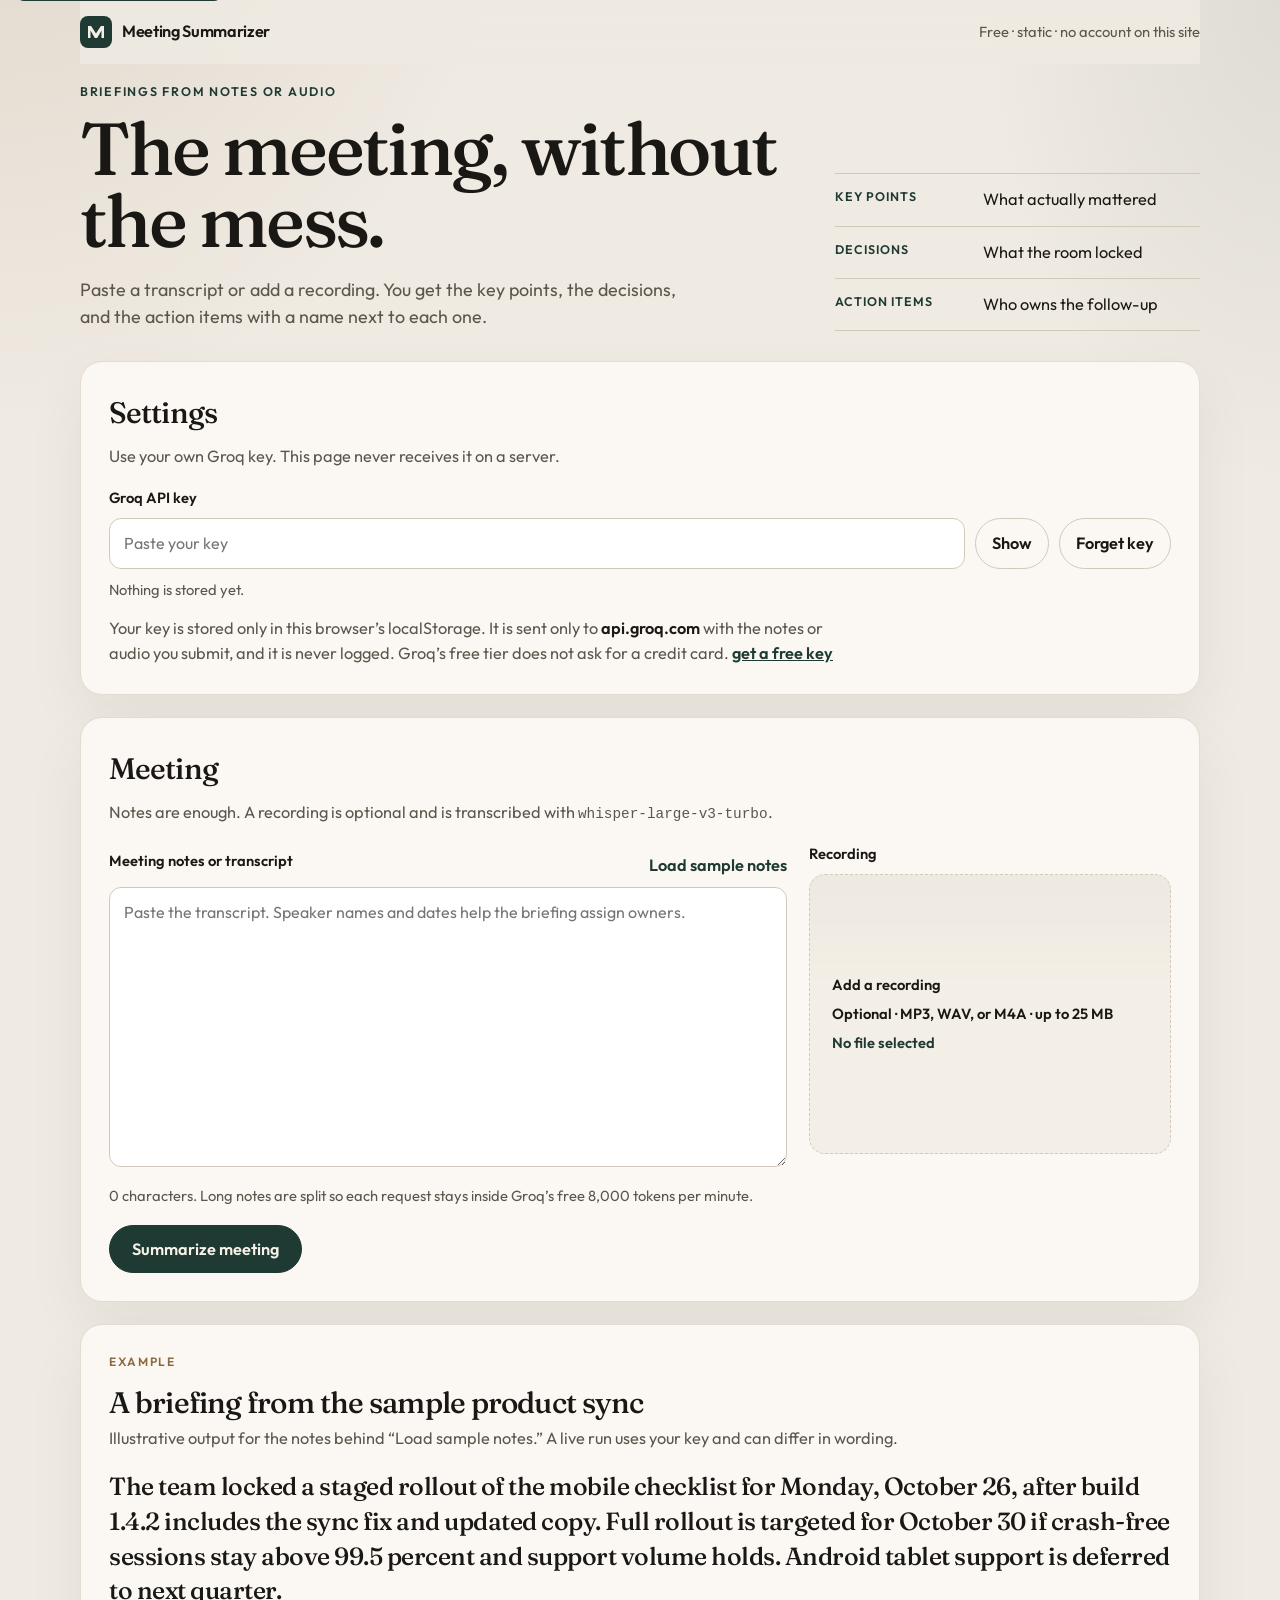
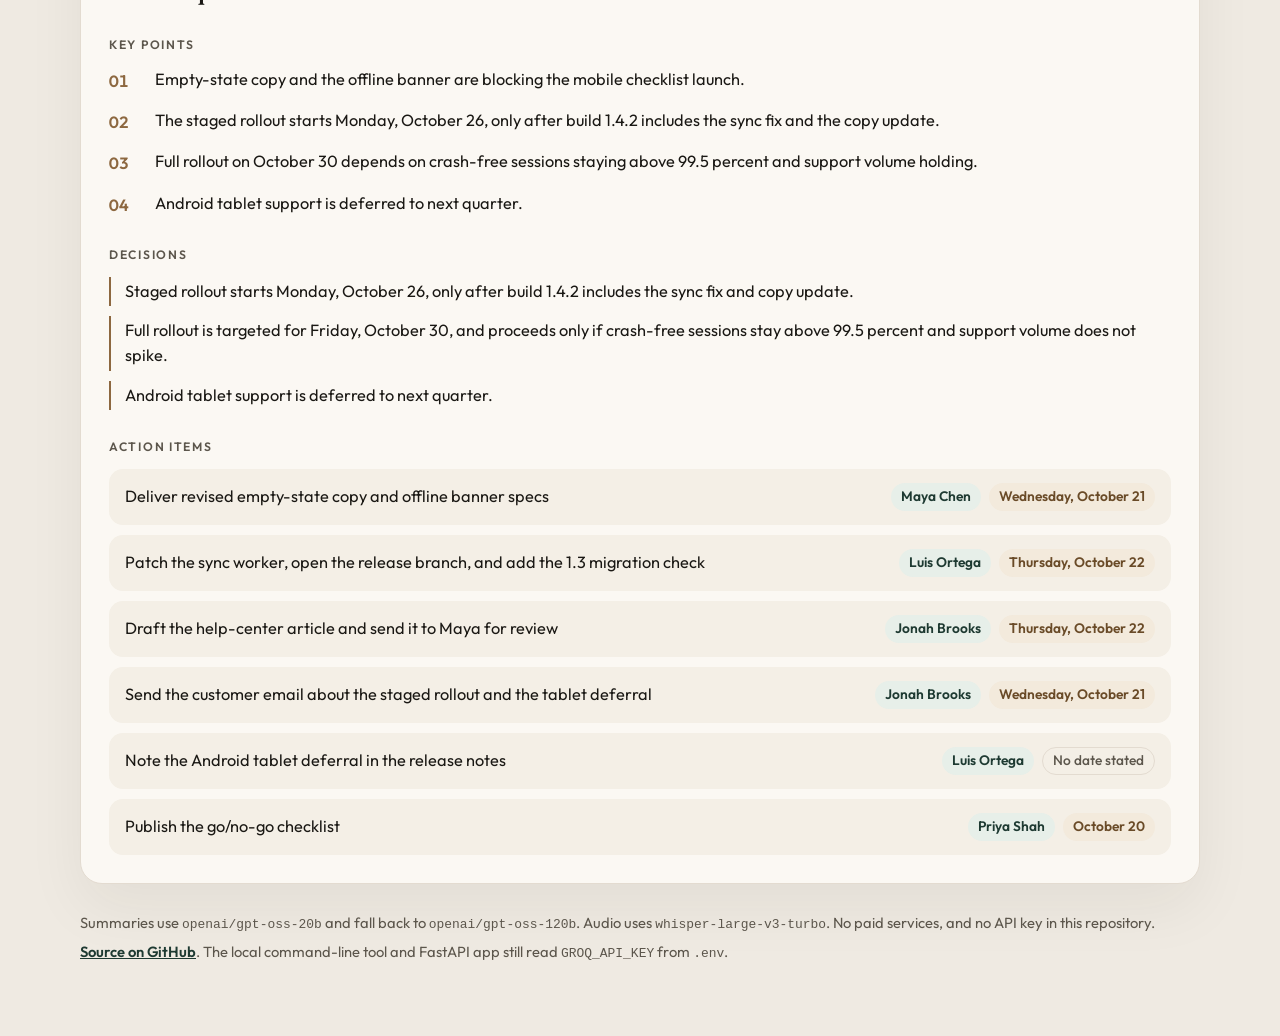
==== docs/index.html @ c8f7c56b "Publish a static meeting summarizer on GitHub Pages. Use openai/gpt-oss-20b, fall back to openai/gpt" ====
<!DOCTYPE html>
<html lang="en">
<head>
  <meta charset="utf-8">
  <meta name="viewport" content="width=device-width, initial-scale=1">
  <title>Meeting Summarizer</title>
  <meta name="description" content="Paste meeting notes or upload a recording. Get key points, decisions, and action items with owners. Your free Groq key stays in this browser.">
  <meta name="theme-color" content="#efeae2">
  <link rel="icon" href="favicon.svg" type="image/svg+xml">
  <link rel="stylesheet" href="styles.css">
</head>
<body>
  <a class="skip" href="#notes">Skip to the meeting notes</a>
  <div class="wrap">
    <header class="topbar">
      <a class="brand" href="#top">
        <svg width="32" height="32" viewBox="0 0 32 32" aria-hidden="true">
          <rect width="32" height="32" rx="8" fill="#1e3a32"/>
          <path fill="#f4efe6" d="M8 22V10h3.1l4.9 7.4L20.9 10H24v12h-2.5v-7.6L17.2 22h-2.4l-4.3-7.6V22H8z"/>
        </svg>
        <span>Meeting Summarizer</span>
      </a>
      <p class="top-note">Free · static · no account on this site</p>
    </header>

    <main id="top">
      <section class="hero">
        <div>
          <p class="eyebrow">Briefings from notes or audio</p>
          <h1>The meeting, without the mess.</h1>
          <p class="lede">Paste a transcript or add a recording. You get the key points, the decisions, and the action items with a name next to each one.</p>
        </div>
        <dl class="promises">
          <div>
            <dt>Key points</dt>
            <dd>What actually mattered</dd>
          </div>
          <div>
            <dt>Decisions</dt>
            <dd>What the room locked</dd>
          </div>
          <div>
            <dt>Action items</dt>
            <dd>Who owns the follow-up</dd>
          </div>
        </dl>
      </section>

      <noscript>
        <p class="card">This page summarizes in your browser and needs JavaScript. There is no server here, so a key is never stored on this site.</p>
      </noscript>

      <section class="card" id="settings" aria-labelledby="settings-title">
        <div class="card-head">
          <h2 id="settings-title">Settings</h2>
        </div>
        <p class="card-lead">Use your own Groq key. This page never receives it on a server.</p>
        <label for="api-key">Groq API key</label>
        <div class="key-row">
          <input id="api-key" name="groq-api-key" type="password" autocomplete="off" spellcheck="false" autocapitalize="off" placeholder="Paste your key" aria-describedby="key-note">
          <button type="button" id="toggle-key" aria-pressed="false">Show</button>
          <button type="button" id="forget-key">Forget key</button>
        </div>
        <p id="key-status" class="key-status">Nothing is stored yet.</p>
        <p class="privacy" id="key-note">
          Your key is stored only in this browser’s localStorage. It is sent only to
          <span class="host">api.groq.com</span> with the notes or audio you submit, and it is never logged.
          Groq’s free tier does not ask for a credit card.
          <a href="https://console.groq.com/keys" target="_blank" rel="noopener noreferrer">get a free key</a>
        </p>
      </section>

      <section class="card" id="composer" aria-labelledby="composer-title">
        <div class="card-head">
          <h2 id="composer-title">Meeting</h2>
        </div>
        <p class="card-lead">Notes are enough. A recording is optional and is transcribed with <code>whisper-large-v3-turbo</code>.</p>
        <div class="composer-grid">
          <div class="field">
            <div class="field-head">
              <label for="notes">Meeting notes or transcript</label>
              <button type="button" id="load-sample" class="text-button">Load sample notes</button>
            </div>
            <textarea id="notes" placeholder="Paste the transcript. Speaker names and dates help the briefing assign owners."></textarea>
            <p class="hint" id="notes-meta">0 characters. Long notes are split so each request stays inside Groq’s free 8,000 tokens per minute.</p>
          </div>
          <div class="field">
            <span class="label-text" id="audio-label">Recording</span>
            <label class="dropzone" id="dropzone">
              <input id="audio" type="file" accept=".mp3,.wav,.m4a,audio/mpeg,audio/wav,audio/mp4,audio/x-m4a" aria-labelledby="audio-label">
              <span class="drop-title">Add a recording</span>
              <span class="drop-hint">Optional · MP3, WAV, or M4A · up to 25 MB</span>
              <span class="file-name" id="audio-name">Drop a file or browse</span>
            </label>
            <button type="button" id="clear-audio" hidden>Remove audio</button>
          </div>
        </div>
        <div class="submit-row">
          <button type="button" class="primary" id="submit">Summarize meeting</button>
          <p id="status" role="status"></p>
        </div>
        <p id="error" class="error" role="alert" hidden></p>
      </section>

      <section class="card" id="results" hidden aria-labelledby="results-title">
        <div class="result-bar">
          <h2 id="results-title">Your briefing</h2>
          <div class="result-actions">
            <button type="button" id="copy-markdown">Copy Markdown</button>
            <button type="button" id="copy-json">Copy JSON</button>
          </div>
        </div>
        <p id="result-model"></p>
        <article class="briefing" id="briefing"></article>
        <details id="source-details" hidden>
          <summary>Text that was summarized</summary>
          <pre id="source-text"></pre>
        </details>
      </section>

      <section class="card" aria-labelledby="sample-title">
        <p class="sample-kicker">Example</p>
        <h2 id="sample-title">A briefing from the sample product sync</h2>
        <p class="card-lead sample-note">Illustrative output for the notes behind “Load sample notes.” A live run uses your key and can differ in wording.</p>
        <article class="sample-briefing">
          <p class="summary-copy">The team locked a staged rollout of the mobile checklist for Monday, October 26, after build 1.4.2 includes the sync fix and updated copy. Full rollout is targeted for October 30 if crash-free sessions stay above 99.5 percent and support volume holds. Android tablet support is deferred to next quarter.</p>
          <h3>Key points</h3>
          <ol class="points">
            <li><span class="index">01</span><p>Empty-state copy and the offline banner are blocking the mobile checklist launch.</p></li>
            <li><span class="index">02</span><p>The staged rollout starts Monday, October 26, only after build 1.4.2 includes the sync fix and the copy update.</p></li>
            <li><span class="index">03</span><p>Full rollout on October 30 depends on crash-free sessions staying above 99.5 percent and support volume holding.</p></li>
            <li><span class="index">04</span><p>Android tablet support is deferred to next quarter.</p></li>
          </ol>
          <h3>Decisions</h3>
          <ul class="decisions">
            <li>Staged rollout starts Monday, October 26, only after build 1.4.2 includes the sync fix and copy update.</li>
            <li>Full rollout is targeted for Friday, October 30, and proceeds only if crash-free sessions stay above 99.5 percent and support volume does not spike.</li>
            <li>Android tablet support is deferred to next quarter.</li>
          </ul>
          <h3>Action items</h3>
          <ol class="actions">
            <li>
              <p class="task">Deliver revised empty-state copy and offline banner specs</p>
              <p class="meta"><span class="who">Maya Chen</span><span class="when">Wednesday, October 21</span></p>
            </li>
            <li>
              <p class="task">Patch the sync worker, open the release branch, and add the 1.3 migration check</p>
              <p class="meta"><span class="who">Luis Ortega</span><span class="when">Thursday, October 22</span></p>
            </li>
            <li>
              <p class="task">Draft the help-center article and send it to Maya for review</p>
              <p class="meta"><span class="who">Jonah Brooks</span><span class="when">Thursday, October 22</span></p>
            </li>
            <li>
              <p class="task">Send the customer email about the staged rollout and the tablet deferral</p>
              <p class="meta"><span class="who">Jonah Brooks</span><span class="when">Wednesday, October 21</span></p>
            </li>
            <li>
              <p class="task">Note the Android tablet deferral in the release notes</p>
              <p class="meta"><span class="who">Luis Ortega</span><span class="when is-empty">No date stated</span></p>
            </li>
            <li>
              <p class="task">Publish the go/no-go checklist</p>
              <p class="meta"><span class="who">Priya Shah</span><span class="when">October 20</span></p>
            </li>
          </ol>
        </article>
      </section>
    </main>

    <footer>
      <p>Summaries use <code>openai/gpt-oss-20b</code> and fall back to <code>openai/gpt-oss-120b</code>. Audio uses <code>whisper-large-v3-turbo</code>. No paid services, and no API key in this repository.</p>
      <p><a href="https://github.com/taha080/ai-meeting-summarizer">Source on GitHub</a>. The local command-line tool and FastAPI app still read <code>GROQ_API_KEY</code> from <code>.env</code>.</p>
    </footer>
  </div>
  <script src="summarize.js"></script>
  <script src="app.js"></script>
</body>
</html>
---- docs/styles.css ----
@font-face {
  font-family: "Fraunces";
  font-style: normal;
  font-weight: 500;
  font-display: swap;
  src: url("fonts/fraunces-latin-500-normal.woff2") format("woff2");
}

@font-face {
  font-family: "Fraunces";
  font-style: normal;
  font-weight: 600;
  font-display: swap;
  src: url("fonts/fraunces-latin-600-normal.woff2") format("woff2");
}

@font-face {
  font-family: "Outfit";
  font-style: normal;
  font-weight: 400;
  font-display: swap;
  src: url("fonts/outfit-latin-400-normal.woff2") format("woff2");
}

@font-face {
  font-family: "Outfit";
  font-style: normal;
  font-weight: 500;
  font-display: swap;
  src: url("fonts/outfit-latin-500-normal.woff2") format("woff2");
}

@font-face {
  font-family: "Outfit";
  font-style: normal;
  font-weight: 600;
  font-display: swap;
  src: url("fonts/outfit-latin-600-normal.woff2") format("woff2");
}

:root {
  color-scheme: light;
  --paper: #efeae2;
  --card: #fbf8f3;
  --ink: #1a1814;
  --muted: #5c564c;
  --forest: #1e3a32;
  --forest-deep: #152922;
  --brass: #8d6840;
  --line: #e3dbd0;
  --line-strong: #d3c9bb;
  --wash: #f4efe6;
  --chip: #e7efe9;
  --danger-bg: #f8ece6;
  --danger: #6f2e24;
  --shadow: 0 24px 60px rgba(36, 28, 18, 0.06);
  --serif: "Fraunces", "Iowan Old Style", Palatino, Georgia, serif;
  --sans: "Outfit", "Avenir Next", "Segoe UI", Helvetica, Arial, sans-serif;
}

* { box-sizing: border-box; }

html { scroll-behavior: smooth; }

body {
  margin: 0;
  min-height: 100vh;
  color: var(--ink);
  background:
    radial-gradient(ellipse 80% 50% at 0% -10%, rgba(141, 104, 64, 0.16), transparent 52%),
    radial-gradient(ellipse 50% 40% at 100% 0%, rgba(30, 58, 50, 0.08), transparent 46%),
    var(--paper);
  font-family: var(--sans);
  font-size: 1.02rem;
  line-height: 1.55;
}

.skip {
  position: absolute;
  left: 16px;
  top: -40px;
  background: var(--forest);
  color: var(--wash);
  padding: 8px 12px;
  border-radius: 8px;
  z-index: 20;
}

.skip:focus { top: 12px; }

.wrap {
  width: min(1120px, calc(100% - 40px));
  margin: 0 auto;
  padding-bottom: 72px;
}

.topbar {
  position: sticky;
  top: 0;
  z-index: 10;
  display: flex;
  justify-content: space-between;
  align-items: center;
  gap: 16px;
  padding: 16px 0;
  background: rgba(239, 234, 226, 0.9);
  backdrop-filter: blur(14px);
}

.brand {
  display: inline-flex;
  align-items: center;
  gap: 10px;
  color: inherit;
  text-decoration: none;
  font-weight: 600;
  letter-spacing: -0.02em;
}

.brand svg { display: block; }

.top-note {
  margin: 0;
  color: var(--muted);
  font-size: 0.92rem;
}

.hero {
  display: grid;
  grid-template-columns: minmax(0, 1.45fr) minmax(240px, 0.75fr);
  gap: 48px;
  align-items: end;
  padding: 18px 0 8px;
}

.eyebrow {
  margin: 0 0 12px;
  color: var(--forest);
  font-size: 0.78rem;
  font-weight: 600;
  letter-spacing: 0.14em;
  text-transform: uppercase;
}

h1 {
  margin: 0;
  font-family: var(--serif);
  font-weight: 500;
  font-size: clamp(2.6rem, 6vw, 4.6rem);
  letter-spacing: -0.035em;
  line-height: 0.98;
}

.lede {
  max-width: 38rem;
  margin: 18px 0 0;
  color: var(--muted);
  font-size: 1.12rem;
}

.promises { margin: 0; }

.promises div {
  display: grid;
  grid-template-columns: 8.5rem 1fr;
  gap: 12px;
  padding: 13px 0;
  border-top: 1px solid var(--line-strong);
}

.promises div:last-child { border-bottom: 1px solid var(--line-strong); }

.promises dt {
  margin: 0;
  color: var(--forest);
  font-size: 0.78rem;
  font-weight: 600;
  letter-spacing: 0.08em;
  text-transform: uppercase;
}

.promises dd {
  margin: 0;
  color: var(--ink);
}

.card {
  margin-top: 22px;
  background: var(--card);
  border: 1px solid var(--line);
  border-radius: 22px;
  box-shadow: var(--shadow);
  padding: 28px;
}

.card-head {
  display: flex;
  justify-content: space-between;
  gap: 16px;
  align-items: baseline;
  margin-bottom: 8px;
}

h2 {
  margin: 0;
  font-family: var(--serif);
  font-size: 1.85rem;
  font-weight: 500;
  letter-spacing: -0.03em;
}

.card-lead {
  margin: 0 0 18px;
  color: var(--muted);
}

label, .label-text {
  display: block;
  margin-bottom: 8px;
  font-size: 0.92rem;
  font-weight: 600;
}

.key-row, .submit-row, .result-bar, .field-head {
  display: flex;
  gap: 10px;
  align-items: center;
}

.key-row { align-items: stretch; }

.key-row button { flex: 0 0 auto; }

input[type="password"],
input[type="text"],
textarea {
  width: 100%;
  color: inherit;
  background: #fff;
  border: 1px solid var(--line-strong);
  border-radius: 12px;
  padding: 12px 14px;
  font: inherit;
  font-size: 16px;
}

textarea {
  min-height: 280px;
  resize: vertical;
  line-height: 1.55;
}

#api-key { flex: 1; }

input:focus-visible,
textarea:focus-visible,
button:focus-visible,
summary:focus-visible,
a:focus-visible {
  outline: 3px solid rgba(30, 58, 50, 0.35);
  outline-offset: 2px;
}

button, .text-button {
  font: inherit;
  cursor: pointer;
}

button {
  border: 1px solid var(--line-strong);
  background: transparent;
  color: var(--ink);
  border-radius: 999px;
  min-height: 44px;
  padding: 0 16px;
  font-weight: 600;
}

button:hover { border-color: var(--forest); }

.primary {
  background: var(--forest);
  border-color: var(--forest);
  color: #f6f2ea;
  padding: 0 22px;
  min-height: 48px;
}

.primary:hover { background: var(--forest-deep); }

.primary:disabled {
  opacity: 0.65;
  cursor: progress;
}

.text-button {
  border: 0;
  background: transparent;
  color: var(--forest);
  font-weight: 600;
  padding: 0;
  min-height: 44px;
}

.privacy, .hint, .key-status, #status, footer, .file-name {
  color: var(--muted);
}

.privacy {
  max-width: 68ch;
  margin: 14px 0 0;
}

.privacy a {
  color: var(--forest);
  font-weight: 600;
}

.host {
  color: var(--ink);
  font-weight: 600;
}

.key-status, .hint, #status { margin: 10px 0 0; font-size: 0.92rem; }

.composer-grid {
  display: grid;
  grid-template-columns: minmax(0, 1.5fr) minmax(240px, 0.8fr);
  gap: 22px;
  align-items: start;
}

.field-head { justify-content: space-between; }

.dropzone {
  position: relative;
  display: grid;
  align-content: center;
  gap: 6px;
  min-height: 280px;
  padding: 22px;
  border: 1.5px dashed var(--line-strong);
  border-radius: 16px;
  background:
    linear-gradient(180deg, rgba(30, 58, 50, 0.03), transparent 40%),
    var(--wash);
  text-align: left;
}

.dropzone input {
  position: absolute;
  inset: 0;
  opacity: 0;
  cursor: pointer;
  font-size: 16px;
}

.dropzone.is-hot,
.dropzone.has-file {
  border-style: solid;
  border-color: var(--forest);
  background: #f3f7f4;
}

.drop-title {
  font-weight: 600;
  color: var(--ink);
}

.drop-hint, .file-name { font-size: 0.92rem; }

.file-name { font-weight: 600; color: var(--forest); }

#clear-audio { margin-top: 10px; }

.submit-row {
  justify-content: space-between;
  margin-top: 18px;
  flex-wrap: wrap;
}

.error {
  margin: 14px 0 0;
  padding: 12px 14px;
  border-radius: 12px;
  background: var(--danger-bg);
  color: var(--danger);
}

.error[hidden] { display: none; }

.result-bar {
  justify-content: space-between;
  align-items: center;
  gap: 12px;
  margin-bottom: 8px;
  flex-wrap: wrap;
}

#result-model {
  margin: 0;
  color: var(--muted);
  font-size: 0.92rem;
}

.result-actions { display: flex; gap: 8px; flex-wrap: wrap; }

.briefing-kicker, .sample-kicker {
  margin: 0 0 8px;
  color: var(--brass);
  font-size: 0.75rem;
  font-weight: 600;
  letter-spacing: 0.14em;
  text-transform: uppercase;
}

.summary-copy {
  margin: 0;
  font-family: var(--serif);
  font-size: clamp(1.25rem, 2vw, 1.55rem);
  font-weight: 500;
  letter-spacing: -0.02em;
  line-height: 1.4;
}

.briefing h3, .sample-briefing h3 {
  margin: 28px 0 12px;
  font-family: var(--sans);
  font-size: 0.76rem;
  font-weight: 600;
  letter-spacing: 0.14em;
  text-transform: uppercase;
  color: var(--muted);
}

.points, .decisions, .actions {
  list-style: none;
  margin: 0;
  padding: 0;
}

.points { display: grid; gap: 14px; }

.points li {
  display: grid;
  grid-template-columns: 2.4rem minmax(0, 1fr);
  gap: 8px;
  align-items: start;
}

.points p, .decisions li, .actions .task { margin: 0; }

.index {
  color: var(--brass);
  font-weight: 600;
  font-variant-numeric: tabular-nums;
  padding-top: 2px;
}

.decisions { display: grid; gap: 10px; }

.decisions li {
  margin: 0;
  padding: 2px 0 2px 14px;
  border-left: 2px solid var(--brass);
}

.actions { display: grid; gap: 10px; }

.actions li {
  display: grid;
  grid-template-columns: minmax(0, 1fr) auto;
  gap: 16px;
  align-items: center;
  padding: 14px 16px;
  background: var(--wash);
  border-radius: 14px;
}

.actions .meta {
  display: flex;
  flex-wrap: wrap;
  justify-content: flex-end;
  gap: 8px;
  margin: 0;
}

.who, .when {
  display: inline-flex;
  align-items: center;
  min-height: 28px;
  padding: 2px 10px;
  border-radius: 999px;
  font-size: 0.86rem;
  font-weight: 600;
}

.who { background: var(--chip); color: var(--forest); }

.when { background: #f3eadc; color: #6a4b28; }

.is-empty { background: transparent; color: var(--muted); font-weight: 500; border: 1px solid var(--line); }

.points li.empty,
.decisions li.empty,
.actions li.empty {
  display: block;
  color: var(--muted);
}

details { margin-top: 22px; }

summary {
  cursor: pointer;
  color: var(--forest);
  font-weight: 600;
}

pre {
  overflow: auto;
  white-space: pre-wrap;
  margin: 12px 0 0;
  padding: 14px;
  border-radius: 12px;
  background: var(--wash);
  font-family: "Cascadia Mono", "Liberation Mono", ui-monospace, monospace;
  font-size: 0.86rem;
  line-height: 1.5;
}

.sample-note { margin-top: 0; }

footer {
  display: grid;
  gap: 6px;
  margin-top: 28px;
  font-size: 0.92rem;
}

footer p { margin: 0; }

footer a { color: var(--forest); font-weight: 600; }

code {
  font-family: "Cascadia Mono", "Liberation Mono", ui-monospace, monospace;
  font-size: 0.88em;
}

@media (max-width: 860px) {
  .wrap { width: min(1120px, calc(100% - 28px)); }
  .hero, .composer-grid { grid-template-columns: 1fr; gap: 22px; }
  .promises div { grid-template-columns: 1fr; gap: 2px; }
  .card { padding: 20px; border-radius: 18px; }
  .key-row, .actions li { display: grid; grid-template-columns: 1fr; }
  .actions .meta { justify-content: flex-start; }
  .dropzone { min-height: 160px; }
  textarea { min-height: 220px; }
  .top-note { display: none; }
}

@media (prefers-reduced-motion: reduce) {
  html { scroll-behavior: auto; }
}
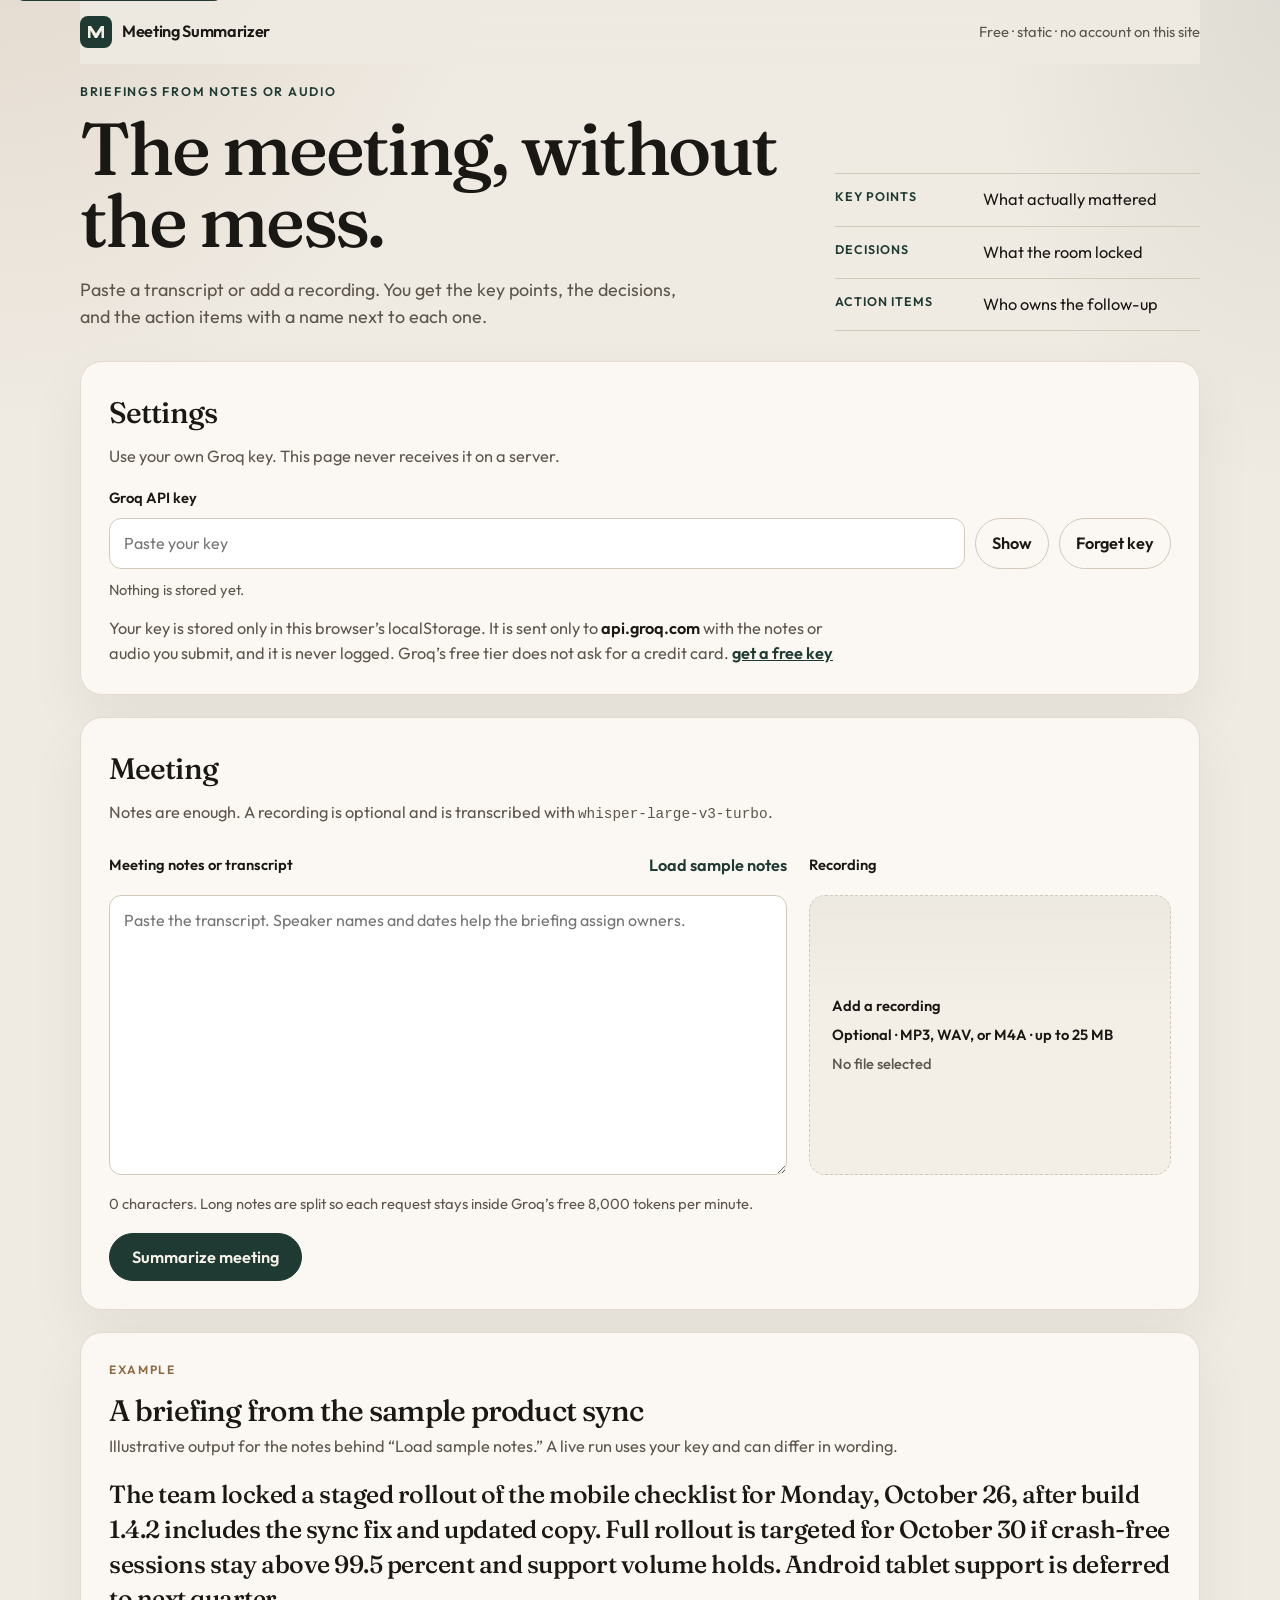
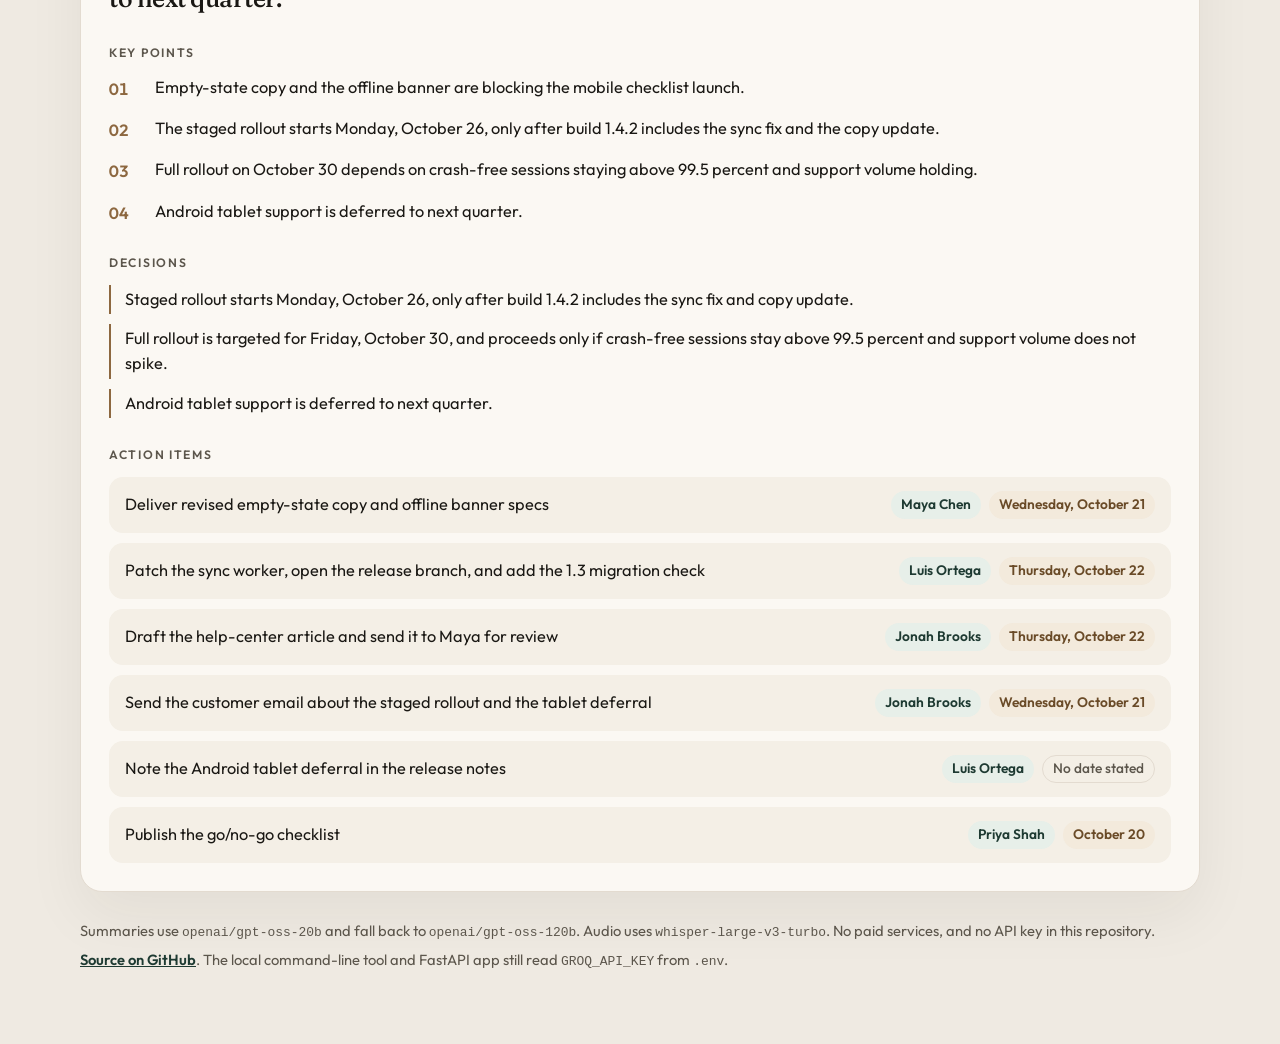
==== commit 76f290a6: "Align the notes and recording columns on the static page. Keep section headings clear of the sticky " ====
--- a/docs/index.html
+++ b/docs/index.html
@@ -85,7 +85,9 @@
             <p class="hint" id="notes-meta">0 characters. Long notes are split so each request stays inside Groq’s free 8,000 tokens per minute.</p>
           </div>
           <div class="field">
-            <span class="label-text" id="audio-label">Recording</span>
+            <div class="field-head">
+              <span class="label-text" id="audio-label">Recording</span>
+            </div>
             <label class="dropzone" id="dropzone">
               <input id="audio" type="file" accept=".mp3,.wav,.m4a,audio/mpeg,audio/wav,audio/mp4,audio/x-m4a" aria-labelledby="audio-label">
               <span class="drop-title">Add a recording</span>
--- a/docs/styles.css
+++ b/docs/styles.css
@@ -88,6 +88,14 @@
 
 .skip:focus { top: 12px; }
 
+#settings,
+#composer,
+#results,
+#notes,
+#api-key {
+  scroll-margin-top: 84px;
+}
+
 .wrap {
   width: min(1120px, calc(100% - 40px));
   margin: 0 auto;
@@ -330,7 +338,14 @@
   align-items: start;
 }
 
-.field-head { justify-content: space-between; }
+.field-head {
+  justify-content: space-between;
+  min-height: 44px;
+  margin-bottom: 8px;
+}
+
+.field-head label,
+.field-head .label-text { margin-bottom: 0; }
 
 .dropzone {
   position: relative;
@@ -369,7 +384,9 @@
 
 .drop-hint, .file-name { font-size: 0.92rem; }
 
-.file-name { font-weight: 600; color: var(--forest); }
+.file-name { font-weight: 500; }
+
+.dropzone.has-file .file-name { color: var(--forest); font-weight: 600; }
 
 #clear-audio { margin-top: 10px; }
 
